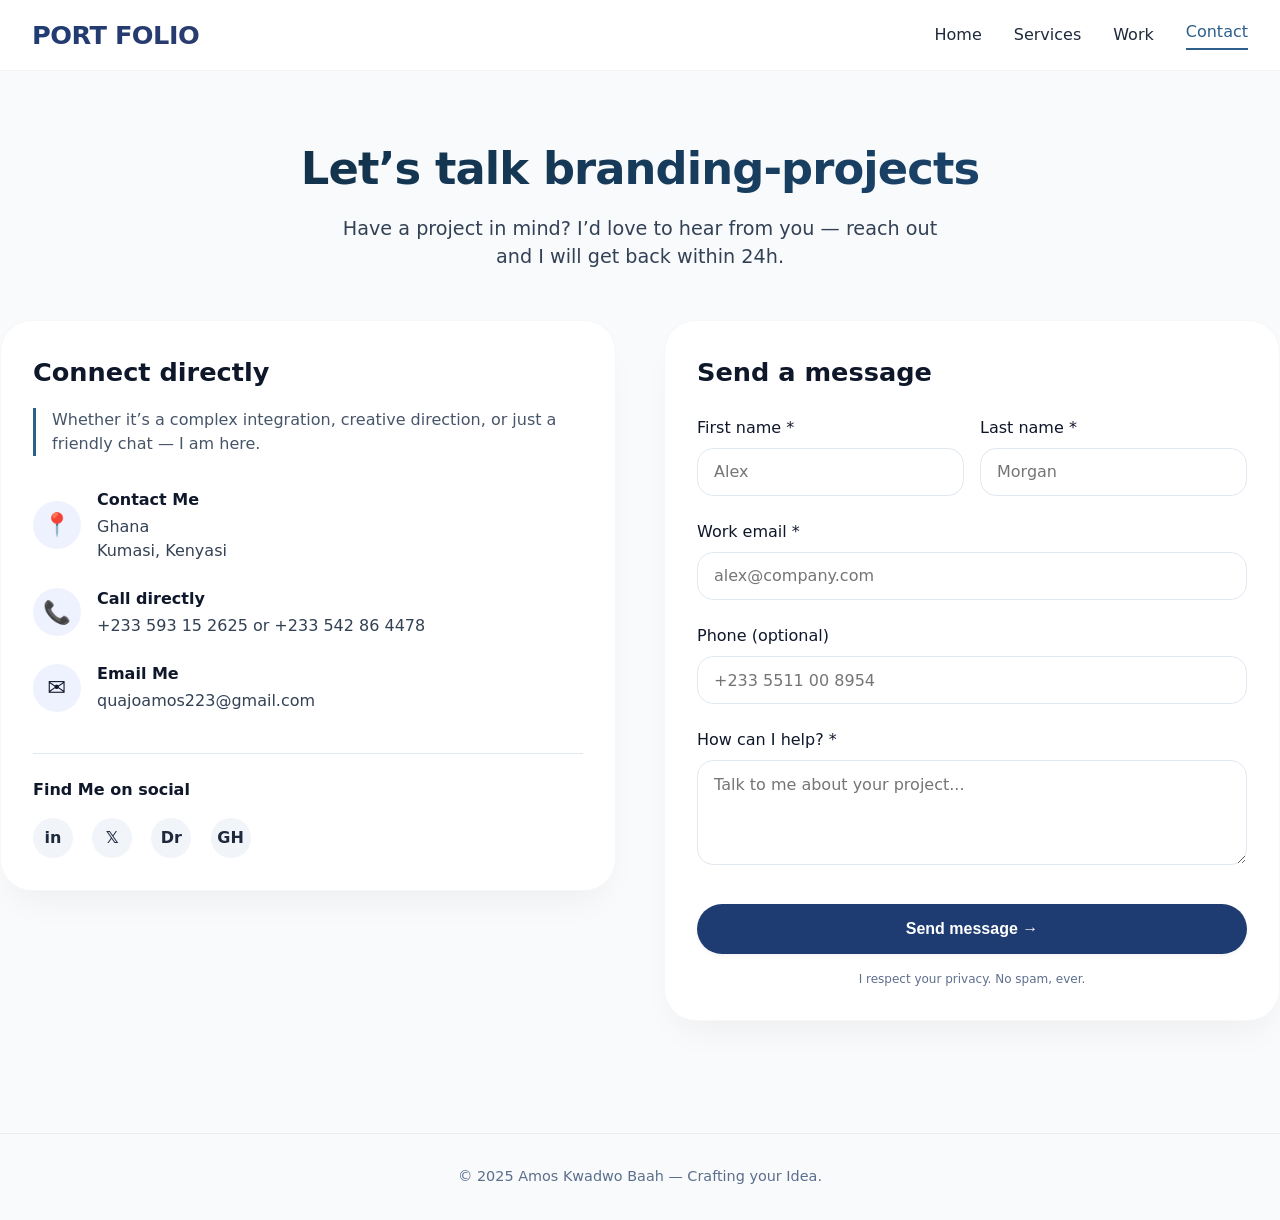
==== cont.html @ 3aa6f6bc "first commit" ====
<!DOCTYPE html>
<html lang="en">
<head>
  <meta charset="UTF-8">
  <meta name="viewport" content="width=device-width, initial-scale=1.0, viewport-fit=cover">
  <title>Contact | Modern Professional</title>
 <link rel="stylesheet" href="cont.css">
</head>
<body>

<div class="toast-msg" id="toastMsg">✓ Message sent (demo)</div>

<nav class="navbar">
  <div class="container">
    <div class="nav-flex">
      <div class="logo"><b>PORT <span>FOLIO</span></b></div>
      <div class="nav-links">
        <a href="index.html">Home</a>
        <a href="services.html">Services</a>
        <a href="work.html">Work</a>
        <a href="cont.html" class="contact-active">Contact</a>
      </div>
    </div>
  </div>
</nav>

<main>
  <div class="container contact-section">
    <div class="page-header">
      <h1>Let’s talk branding-projects</h1>
      <p>Have a project in mind? I’d love to hear from you — reach out and I will get back within 24h.</p>
    </div>

    <div class="contact-grid">
      <!-- LEFT SIDE: contact details -->
      <div class="contact-info">
        <h2 class="info-title">Connect directly</h2>
        <div class="info-desc">
          Whether it’s a complex integration, creative direction, or just a friendly chat — I am here.
        </div>
        <div class="contact-methods">
          <div class="method">
            <div class="method-icon">📍</div>
            <div class="method-details">
              <h4>Contact Me</h4>
              <p>Ghana<br>Kumasi, Kenyasi</p>
            </div>
          </div>
          <div class="method">
            <div class="method-icon">📞</div>
            <div class="method-details">
              <h4>Call directly</h4>
              <p><a href="tel:+12125550123">+233 593 15 2625 or +233 542 86 4478</a></p>
            </div>
          </div>
          <div class="method">
            <div class="method-icon">✉️</div>
            <div class="method-details">
              <h4>Email Me</h4>
              <p><a href="quajoamos223@gmail.com">quajoamos223@gmail.com</a></p>
            </div>
          </div>
        </div>
        <div class="social-links">
          <h4>Find Me on social</h4>
          <div class="social-icons">
            <a href="#" aria-label="LinkedIn">in</a>
            <a href="quajo-amos" aria-label="Twitter">𝕏</a>
            <a href="#" aria-label="Dribbble">Dr</a>
            <a href="kojobaah23" aria-label="GitHub">GH</a>
          </div>
        </div>
      </div>

      <!-- RIGHT SIDE: contact form -->
      <div class="contact-form-card">
        <h2 class="info-title" style="margin-bottom: 1.5rem;">Send a message</h2>
        <form id="contactForm" action="https://formspree.io/f/xzdnroqb" method="POST">
          <div class="form-row">
            <div class="form-group">
              <label for="firstName">First name *</label>
              <input type="text" id="firstName" name="firstName" required placeholder="Alex">
            </div>
            <div class="form-group">
              <label for="lastName">Last name *</label>
              <input type="text" id="lastName" name="lastName" required placeholder="Morgan">
            </div>
          </div>
          <div class="form-group">
            <label for="email">Work email *</label>
            <input type="email" id="email" name="email" required placeholder="alex@company.com">
          </div>
          <div class="form-group">
            <label for="phone">Phone (optional)</label>
            <input type="tel" id="phone" name="phone" placeholder="+233 5511 00 8954">
          </div>
          <div class="form-group">
            <label for="message">How can I help? *</label>
            <textarea id="message" name="message" rows="4" required placeholder="Talk to me about your project..."></textarea>
          </div>
          <button type="submit" class="btn-primary btn-submit">Send message →</button>
          <p style="font-size: 0.75rem; color: #5e6f8d; margin-top: 1rem; text-align: center;">I respect your privacy. No spam, ever.</p>
        </form>
      </div>
    </div>

   
</main>

<footer>
  <div class="container">
    <p>© 2025 Amos Kwadwo Baah — Crafting your Idea.</p>
  </div>
</footer>

<script>
 port.js
 </script>

</body>
</html>
---- cont.css ----
* {
      margin: 0;
      padding: 0;
      box-sizing: border-box;
    }

    body {
      font-family: system-ui, -apple-system, 'Segoe UI', Roboto, 'Helvetica Neue', sans-serif;
      background: #f8fafc;
      color: #0f172a;
      line-height: 1.5;
      scroll-behavior: smooth;
    }

    /* ===== STICKY NAVBAR (matching your snippet) ===== */
    .navbar {
      position: sticky;
      top: 0;
      z-index: 100;
      background: rgba(255, 255, 255, 0.92);
      backdrop-filter: blur(12px);
      border-bottom: 1px solid rgba(0, 0, 0, 0.05);
      padding: 1rem 0;
      transition: all 0.2s ease;
    }

    .container {
      max-width: 1280px;
      margin: 0 auto;
      padding: 0 2rem;
    }

    .nav-flex {
      display: flex;
      justify-content: space-between;
      align-items: center;
      flex-wrap: wrap;
      gap: 1rem;
    }

    .logo {
      font-size: 1.6rem;
      font-weight: 700;
      letter-spacing: -0.02em;
      background: linear-gradient(135deg, #1e3c72, #2b3b6e);
      background-clip: text;
      -webkit-background-clip: text;
      color: transparent;
    }
    

    .nav-links {
      display: flex;
      gap: 2rem;
      align-items: center;
      flex-wrap: wrap;
    }

    .nav-links a {
      text-decoration: none;
      font-weight: 500;
      color: #1e293b;
      transition: color 0.2s;
    }

    .nav-links a:hover {
      color: #2c5f8a;
    }

    .nav-links .contact-active {
      color: #2c5f8a;
      border-bottom: 2px solid #2c5f8a;
      padding-bottom: 4px;
    }

    /* ===== BUTTON STYLE ===== */
    .btn-primary {
      background: #1e3c72;
      color: white;
      border: none;
      padding: 0.8rem 2rem;
      font-weight: 600;
      border-radius: 40px;
      cursor: pointer;
      transition: all 0.25s ease;
      font-size: 1rem;
      box-shadow: 0 2px 5px rgba(0,0,0,0.05);
    }

    .btn-primary:hover {
      background: #0f2b4f;
      transform: translateY(-2px);
      box-shadow: 0 10px 20px -5px rgba(30,60,114,0.3);
    }

    /* ===== CONTACT SECTION ===== */
    .contact-section {
      padding: 4rem 0 5rem 0;
    }

    .page-header {
      text-align: center;
      margin-bottom: 3rem;
    }

    .page-header h1 {
      font-size: 2.8rem;
      font-weight: 700;
      letter-spacing: -0.02em;
      background: linear-gradient(145deg, #0f2b3d, #1e4a76);
      background-clip: text;
      -webkit-background-clip: text;
      color: transparent;
      margin-bottom: 0.75rem;
    }

    .page-header p {
      font-size: 1.2rem;
      color: #334155;
      max-width: 600px;
      margin: 0 auto;
    }

    .contact-grid {
      display: grid;
      grid-template-columns: 1fr 1fr;
      gap: 3rem;
      align-items: start;
    }

    /* left side - contact cards & info */
    .contact-info {
      background: white;
      border-radius: 2rem;
      padding: 2rem;
      box-shadow: 0 20px 35px -12px rgba(0, 0, 0, 0.05);
      border: 1px solid rgba(0, 0, 0, 0.03);
    }

    .info-title {
      font-size: 1.6rem;
      font-weight: 600;
      margin-bottom: 1rem;
      color: #0f172a;
    }

    .info-desc {
      color: #475569;
      margin-bottom: 2rem;
      border-left: 3px solid #2c5f8a;
      padding-left: 1rem;
    }

    .contact-methods {
      display: flex;
      flex-direction: column;
      gap: 1.5rem;
      margin-bottom: 2.5rem;
    }

    .method {
      display: flex;
      align-items: center;
      gap: 1rem;
    }

    .method-icon {
      width: 48px;
      height: 48px;
      background: #eef2ff;
      border-radius: 32px;
      display: flex;
      align-items: center;
      justify-content: center;
      font-size: 1.4rem;
    }

    .method-details h4 {
      font-weight: 600;
      margin-bottom: 0.2rem;
    }

    .method-details p, .method-details a {
      color: #334155;
      text-decoration: none;
      transition: color 0.2s;
    }

    .method-details a:hover {
      color: #1e3c72;
      text-decoration: underline;
    }

    .social-links {
      border-top: 1px solid #e2e8f0;
      padding-top: 1.5rem;
      margin-top: 0.5rem;
    }

    .social-links h4 {
      font-size: 1rem;
      font-weight: 600;
      margin-bottom: 1rem;
    }

    .social-icons {
      display: flex;
      gap: 1.2rem;
    }

    .social-icons a {
      background: #f1f5f9;
      width: 40px;
      height: 40px;
      border-radius: 40px;
      display: inline-flex;
      align-items: center;
      justify-content: center;
      text-decoration: none;
      font-weight: 600;
      color: #1e293b;
      transition: all 0.2s;
    }

    .social-icons a:hover {
      background: #1e3c72;
      color: white;
      transform: translateY(-3px);
    }

    /* right side - form */
    .contact-form-card {
      background: white;
      border-radius: 2rem;
      padding: 2rem;
      box-shadow: 0 20px 35px -12px rgba(0, 0, 0, 0.05);
      border: 1px solid rgba(0, 0, 0, 0.03);
    }

    .form-group {
      margin-bottom: 1.5rem;
    }

    .form-group label {
      display: block;
      font-weight: 500;
      margin-bottom: 0.5rem;
      color: #0f172a;
    }

    .form-group input,
    .form-group textarea {
      width: 100%;
      padding: 0.85rem 1rem;
      border: 1px solid #e2e8f0;
      border-radius: 1rem;
      font-family: inherit;
      font-size: 1rem;
      transition: all 0.2s;
      background: #ffffff;
    }

    .form-group input:focus,
    .form-group textarea:focus {
      outline: none;
      border-color: #2c5f8a;
      box-shadow: 0 0 0 3px rgba(44, 95, 138, 0.1);
    }

    .form-row {
      display: grid;
      grid-template-columns: 1fr 1fr;
      gap: 1rem;
    }

    .btn-submit {
      width: 100%;
      background: #1e3c72;
      padding: 1rem;
      font-weight: 600;
      font-size: 1rem;
      border-radius: 60px;
      margin-top: 0.5rem;
    }

    .map-placeholder {
      margin-top: 4rem;
      border-radius: 1.5rem;
      overflow: hidden;
      background: #e2e8f0;
      height: 280px;
      box-shadow: 0 6px 14px rgba(0,0,0,0.03);
    }

    .map-placeholder iframe {
      width: 100%;
      height: 100%;
      border: 0;
    }

    footer {
      text-align: center;
      padding: 2rem 0;
      border-top: 1px solid rgba(0, 0, 0, 0.05);
      margin-top: 2rem;
      color: #5b6e8c;
      font-size: 0.9rem;
    }

    /* responsive */
    @media (max-width: 900px) {
      .contact-grid {
        grid-template-columns: 1fr;
        gap: 2rem;
      }
      .container {
        padding: 0 1.5rem;
      }
      .page-header h1 {
        font-size: 2.2rem;
      }
      .form-row {
        grid-template-columns: 1fr;
      }
    }

    @media (max-width: 600px) {
      .nav-flex {
        flex-direction: column;
        text-align: center;
      }
      .nav-links {
        justify-content: center;
      }
      .contact-info, .contact-form-card {
        padding: 1.5rem;
      }
    }

    /* success toast (simple) */
    .toast-msg {
      position: fixed;
      bottom: 2rem;
      left: 50%;
      transform: translateX(-50%) scale(0.9);
      background: #1f2b3c;
      color: white;
      padding: 0.8rem 1.8rem;
      border-radius: 60px;
      font-weight: 500;
      opacity: 0;
      transition: opacity 0.2s, transform 0.2s;
      pointer-events: none;
      z-index: 200;
      backdrop-filter: blur(8px);
      background: rgba(15, 23, 42, 0.9);
    }
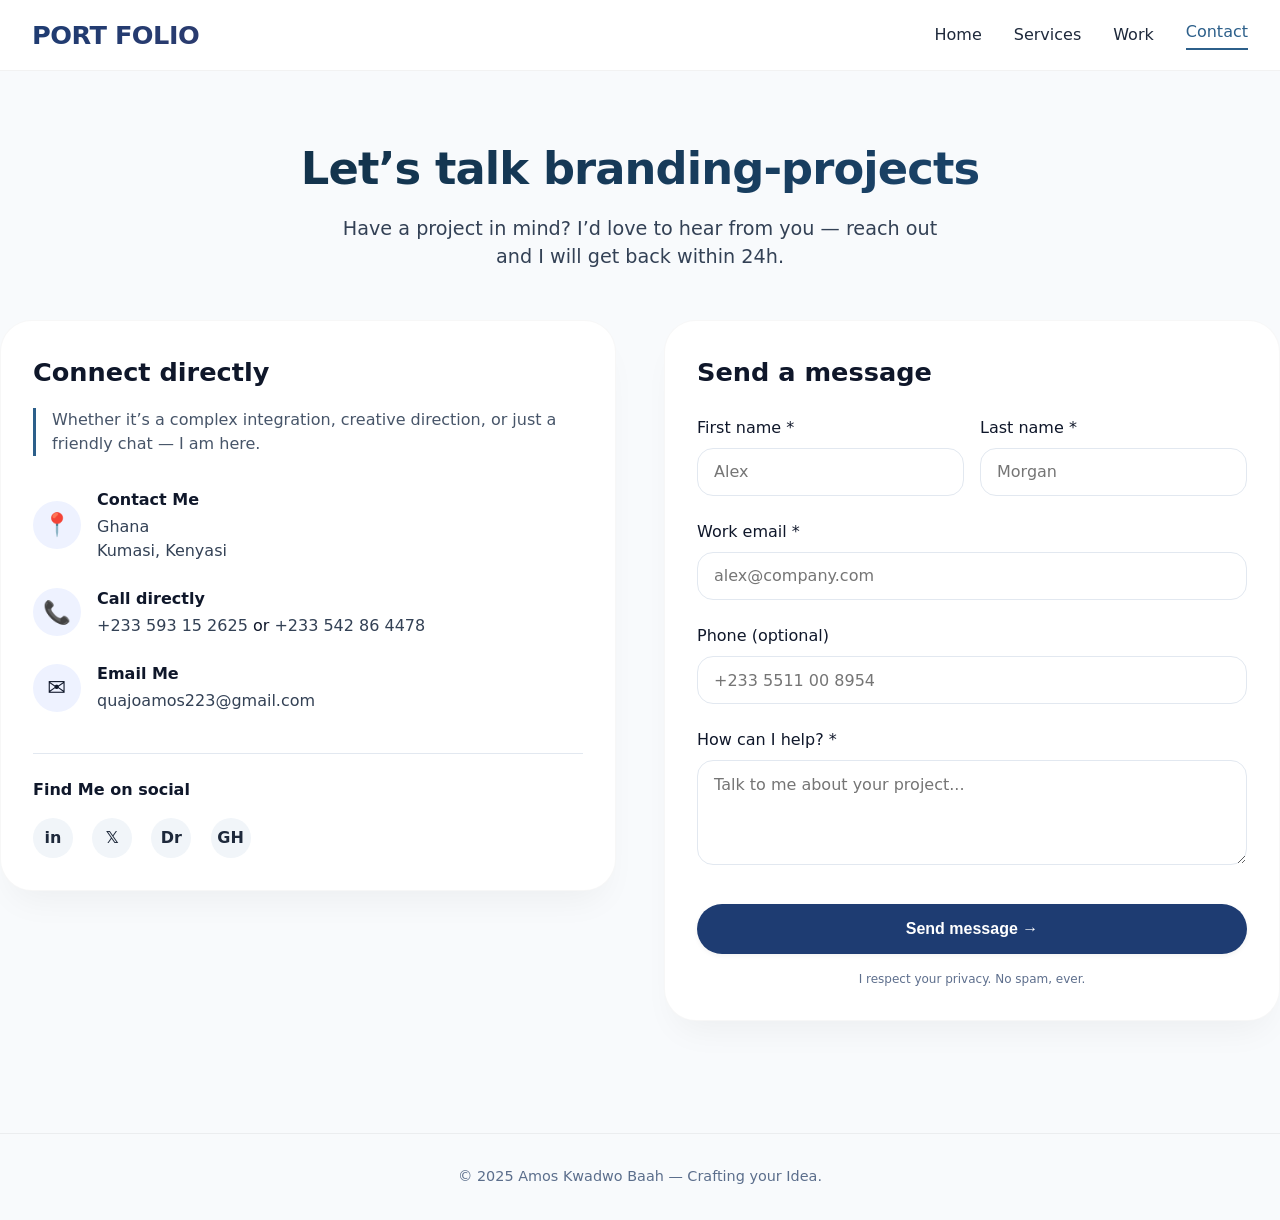
==== commit 452abc0b: "push" ====
--- a/cont.html
+++ b/cont.html
@@ -50,7 +50,8 @@
             <div class="method-icon">📞</div>
             <div class="method-details">
               <h4>Call directly</h4>
-              <p><a href="tel:+12125550123">+233 593 15 2625 or +233 542 86 4478</a></p>
+              <a href="tel:+233593152625">+233 593 15 2625</a> or 
+              <a href="tel:+233542864478">+233 542 86 4478</a>
             </div>
           </div>
           <div class="method">
